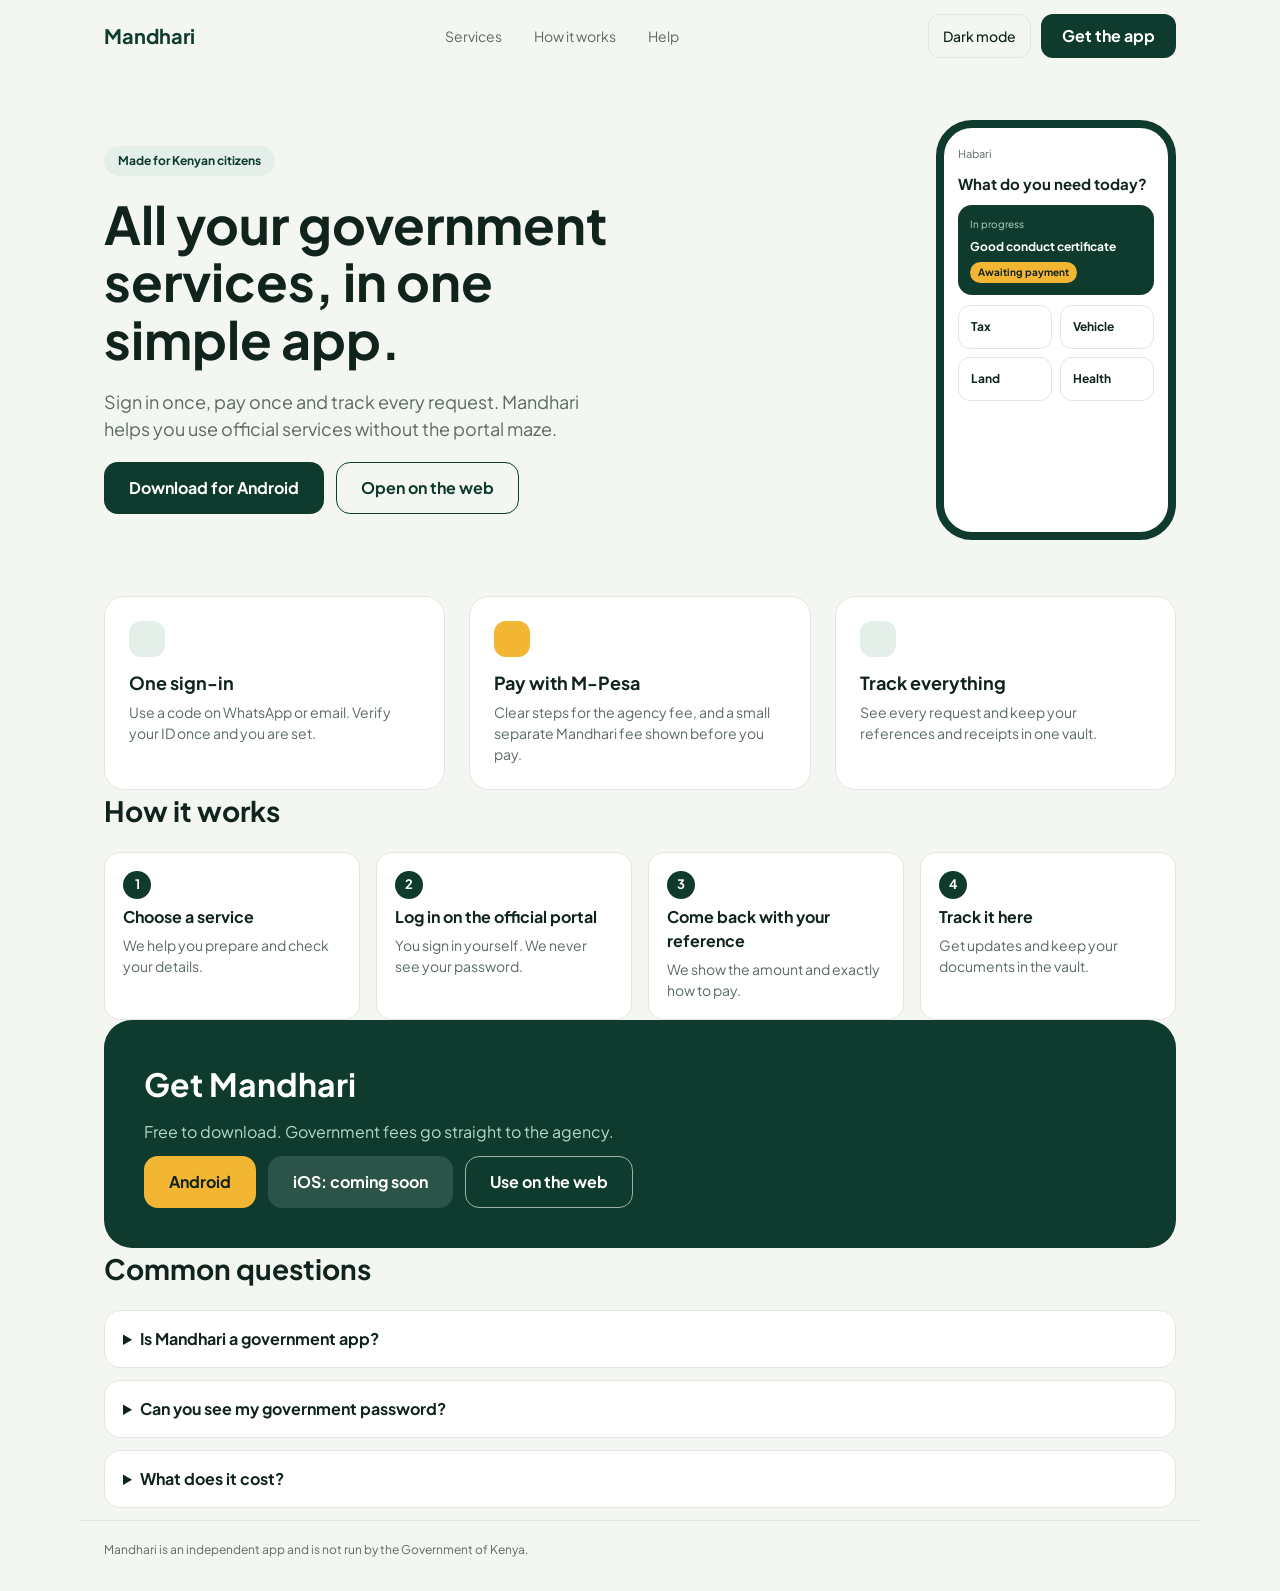
==== index.html @ d30bff4b "Add files via upload" ====
<!doctype html>
<html lang="en">
<head>
<meta charset="utf-8">
<meta name="viewport" content="width=device-width, initial-scale=1">
<title>Mandhari: all your government services in one simple app</title>
<meta name="description" content="Sign in once, pay once and track every request. Mandhari helps Kenyans use official services without the portal maze.">
<meta name="color-scheme" content="light dark">
<link rel="icon" href="data:image/svg+xml,%3Csvg xmlns='http://www.w3.org/2000/svg' viewBox='0 0 32 32'%3E%3Crect width='32' height='32' rx='8' fill='%230E3B2E'/%3E%3Ccircle cx='16' cy='16' r='6' fill='%23F2B632'/%3E%3C/svg%3E">
<link rel="preconnect" href="https://fonts.googleapis.com">
<link rel="preconnect" href="https://fonts.gstatic.com" crossorigin>
<link rel="stylesheet" href="https://fonts.googleapis.com/css2?family=Plus+Jakarta+Sans:wght@400;500;700&display=swap">
<link rel="stylesheet" href="styles.css">
<script>try{var t=localStorage.getItem('theme');if(t)document.documentElement.dataset.theme=t}catch(e){}</script>
</head>
<body>
<a class="skip" href="#main">Skip to content</a>
<header class="nav wrap">
  <a class="logo" href="#">Mandhari</a>
  <nav aria-label="Main"><a href="#features">Services</a><a href="#how">How it works</a><a href="#faq">Help</a></nav>
  <div class="nav-actions"><button class="theme" id="theme" type="button">Dark mode</button><a class="btn" href="#download">Get the app</a></div>
</header>

<main id="main">
  <section class="hero wrap">
    <div class="hero-text">
      <span class="eyebrow">Made for Kenyan citizens</span>
      <h1>All your government services, in one simple app.</h1>
      <p class="lead">Sign in once, pay once and track every request. Mandhari helps you use official services without the portal maze.</p>
      <div class="actions">
        <!-- TODO: point to your real Android download (Play Store or APK link) -->
        <a class="btn big" href="#download">Download for Android</a>
        <!-- TODO: point to your deployed web app URL -->
        <a class="btn big outline" href="https://app.example.com">Open on the web</a>
      </div>
    </div>
    <div class="phone" aria-hidden="true">
      <small>Habari</small><strong>What do you need today?</strong>
      <div class="pm-card"><small>In progress</small><b>Good conduct certificate</b><span class="chip">Awaiting payment</span></div>
      <div class="pm-grid"><span>Tax</span><span>Vehicle</span><span>Land</span><span>Health</span></div>
    </div>
  </section>

  <section class="wrap" id="features">
    <div class="cards">
      <article class="card"><span class="dot"></span><h2>One sign-in</h2><p>Use a code on WhatsApp or email. Verify your ID once and you are set.</p></article>
      <article class="card"><span class="dot gold"></span><h2>Pay with M-Pesa</h2><p>Clear steps for the agency fee, and a small separate Mandhari fee shown before you pay.</p></article>
      <article class="card"><span class="dot"></span><h2>Track everything</h2><p>See every request and keep your references and receipts in one vault.</p></article>
    </div>
  </section>

  <section class="wrap" id="how">
    <h2 class="section-title">How it works</h2>
    <ol class="steps">
      <li><b>Choose a service</b><span>We help you prepare and check your details.</span></li>
      <li><b>Log in on the official portal</b><span>You sign in yourself. We never see your password.</span></li>
      <li><b>Come back with your reference</b><span>We show the amount and exactly how to pay.</span></li>
      <li><b>Track it here</b><span>Get updates and keep your documents in the vault.</span></li>
    </ol>
  </section>

  <section class="wrap" id="download">
    <div class="cta">
      <h2>Get Mandhari</h2>
      <p>Free to download. Government fees go straight to the agency.</p>
      <div class="actions">
        <a class="btn big gold" href="#">Android</a>
        <span class="btn big soon" aria-disabled="true">iOS: coming soon</span>
        <a class="btn big ghost" href="https://app.example.com">Use on the web</a>
      </div>
    </div>
  </section>

  <section class="wrap" id="faq">
    <h2 class="section-title">Common questions</h2>
    <details><summary>Is Mandhari a government app?</summary><p>No. Mandhari is an independent app that helps you use official government services.</p></details>
    <details><summary>Can you see my government password?</summary><p>No. You log in to the official portal yourself, and we never see or store those credentials.</p></details>
    <details><summary>What does it cost?</summary><p>You pay the government fee directly to the agency. Mandhari adds a small convenience fee, shown before you pay.</p></details>
  </section>
</main>

<footer class="wrap foot">Mandhari is an independent app and is not run by the Government of Kenya.</footer>
<script src="script.js"></script>
</body>
</html>
---- styles.css ----
:root{--bg:#F4F6F2;--card:#fff;--border:#E2E7E1;--text:#10231C;--muted:#5B6B63;--brand:#0E3B2E;--on-brand:#fff;--link:#0E3B2E;--gold:#F2B632;--on-gold:#10231C;--tint:#E3EFE8;--nav:rgba(244,246,242,.92)}
@media (prefers-color-scheme:dark){:root:not([data-theme=light]){--bg:#0B1511;--card:#13211B;--border:#23342C;--text:#E8F0EB;--muted:#9DB0A5;--brand:#2E7D5E;--link:#7FD1AE;--tint:#1B3A2E;--nav:rgba(11,21,17,.92)}}
:root[data-theme=dark]{--bg:#0B1511;--card:#13211B;--border:#23342C;--text:#E8F0EB;--muted:#9DB0A5;--brand:#2E7D5E;--link:#7FD1AE;--tint:#1B3A2E;--nav:rgba(11,21,17,.92)}
*{box-sizing:border-box}
html{scroll-behavior:smooth}
body{margin:0;background:var(--bg);color:var(--text);font-family:'Plus Jakarta Sans',system-ui,-apple-system,'Segoe UI',sans-serif;line-height:1.5}
a{color:inherit}
.wrap{max-width:1120px;margin:0 auto;padding:0 24px}
.skip{position:absolute;left:-999px}.skip:focus{left:12px;top:12px;background:var(--card);padding:8px 12px;border-radius:8px;z-index:10}
:focus-visible{outline:3px solid var(--gold);outline-offset:2px}
.nav{position:sticky;top:0;z-index:5;display:flex;align-items:center;justify-content:space-between;height:72px;background:var(--nav);backdrop-filter:blur(8px)}
.logo{font-weight:700;font-size:20px;color:var(--link);text-decoration:none}
.nav nav{display:flex;gap:32px;font-size:14px;color:var(--muted)}.nav nav a{text-decoration:none}
.nav-actions{display:flex;gap:10px;align-items:center}
.btn{display:inline-flex;align-items:center;justify-content:center;min-height:44px;padding:0 20px;border-radius:12px;background:var(--brand);color:var(--on-brand);font:inherit;font-weight:700;text-decoration:none;border:1px solid transparent;cursor:pointer}
.btn.big{min-height:52px;padding:0 24px;border-radius:14px}
.btn.outline,.theme{background:transparent;color:var(--link);border-color:var(--link)}
.btn.gold{background:var(--gold);color:var(--on-gold)}
.btn.ghost{background:transparent;color:#fff;border-color:rgba(255,255,255,.6)}
.btn.soon{background:rgba(255,255,255,.12);color:#fff;cursor:default}
.theme{min-height:44px;padding:0 14px;border-radius:12px;font:inherit;font-size:14px;font-weight:500;border:1px solid var(--border);color:var(--text);cursor:pointer}
.hero{display:flex;align-items:center;gap:60px;padding-top:48px;padding-bottom:56px}
.hero-text{flex:1;display:flex;flex-direction:column;gap:20px;align-items:flex-start}
.eyebrow{background:var(--tint);color:var(--link);border-radius:99px;padding:6px 14px;font-size:12px;font-weight:700}
h1{margin:0;font-size:clamp(34px,5vw,52px);line-height:1.1;max-width:560px}
.lead{margin:0;font-size:18px;color:var(--muted);max-width:500px}
.actions{display:flex;flex-wrap:wrap;gap:12px}
.phone{width:240px;min-height:420px;flex:none;border-radius:36px;background:var(--card);border:8px solid var(--brand);padding:18px 14px;display:flex;flex-direction:column;gap:10px}
.phone small{color:var(--muted);font-size:11px}.phone strong{font-size:15px}
.pm-card{background:var(--brand);color:#fff;border-radius:14px;padding:12px;display:flex;flex-direction:column;gap:6px;font-size:12px}
.pm-card small{color:#B9D8C9;font-size:10px}
.chip{align-self:flex-start;background:var(--gold);color:var(--on-gold);border-radius:99px;padding:3px 8px;font-size:10px;font-weight:700}
.pm-grid{display:grid;grid-template-columns:1fr 1fr;gap:8px}.pm-grid span{border:1px solid var(--border);border-radius:12px;padding:12px;font-size:12px;font-weight:700}
section{padding-bottom:56px}
.cards{display:grid;grid-template-columns:repeat(3,1fr);gap:24px}
.card{background:var(--card);border:1px solid var(--border);border-radius:20px;padding:24px}
.card h2{margin:12px 0 6px;font-size:18px}.card p{margin:0;font-size:14px;color:var(--muted)}
.dot{display:block;width:36px;height:36px;border-radius:12px;background:var(--tint)}.dot.gold{background:var(--gold)}
.section-title{font-size:28px;margin:0 0 20px}
.steps{list-style:none;counter-reset:s;margin:0;padding:0;display:grid;grid-template-columns:repeat(4,1fr);gap:16px}
.steps li{counter-increment:s;background:var(--card);border:1px solid var(--border);border-radius:16px;padding:18px;display:flex;flex-direction:column;gap:6px}
.steps li::before{content:counter(s);width:28px;height:28px;border-radius:50%;background:var(--brand);color:var(--on-brand);display:grid;place-items:center;font-size:13px;font-weight:700}
.steps span{font-size:14px;color:var(--muted)}
.cta{background:#0E3B2E;color:#fff;border-radius:28px;padding:40px;display:flex;flex-direction:column;gap:12px;align-items:flex-start}
.cta h2{margin:0;font-size:32px}.cta p{margin:0;color:#B9D8C9}
details{background:var(--card);border:1px solid var(--border);border-radius:16px;padding:16px 18px;margin-bottom:12px}
summary{cursor:pointer;font-weight:700}details p{margin:10px 0 0;color:var(--muted)}
.foot{padding-top:20px;padding-bottom:32px;border-top:1px solid var(--border);font-size:12px;color:var(--muted)}
@media (max-width:860px){.nav nav{display:none}.hero{flex-direction:column;align-items:flex-start;gap:32px}.phone{align-self:center}.cards,.steps{grid-template-columns:1fr}.cta{padding:28px}}
@media (prefers-reduced-motion:reduce){html{scroll-behavior:auto}}
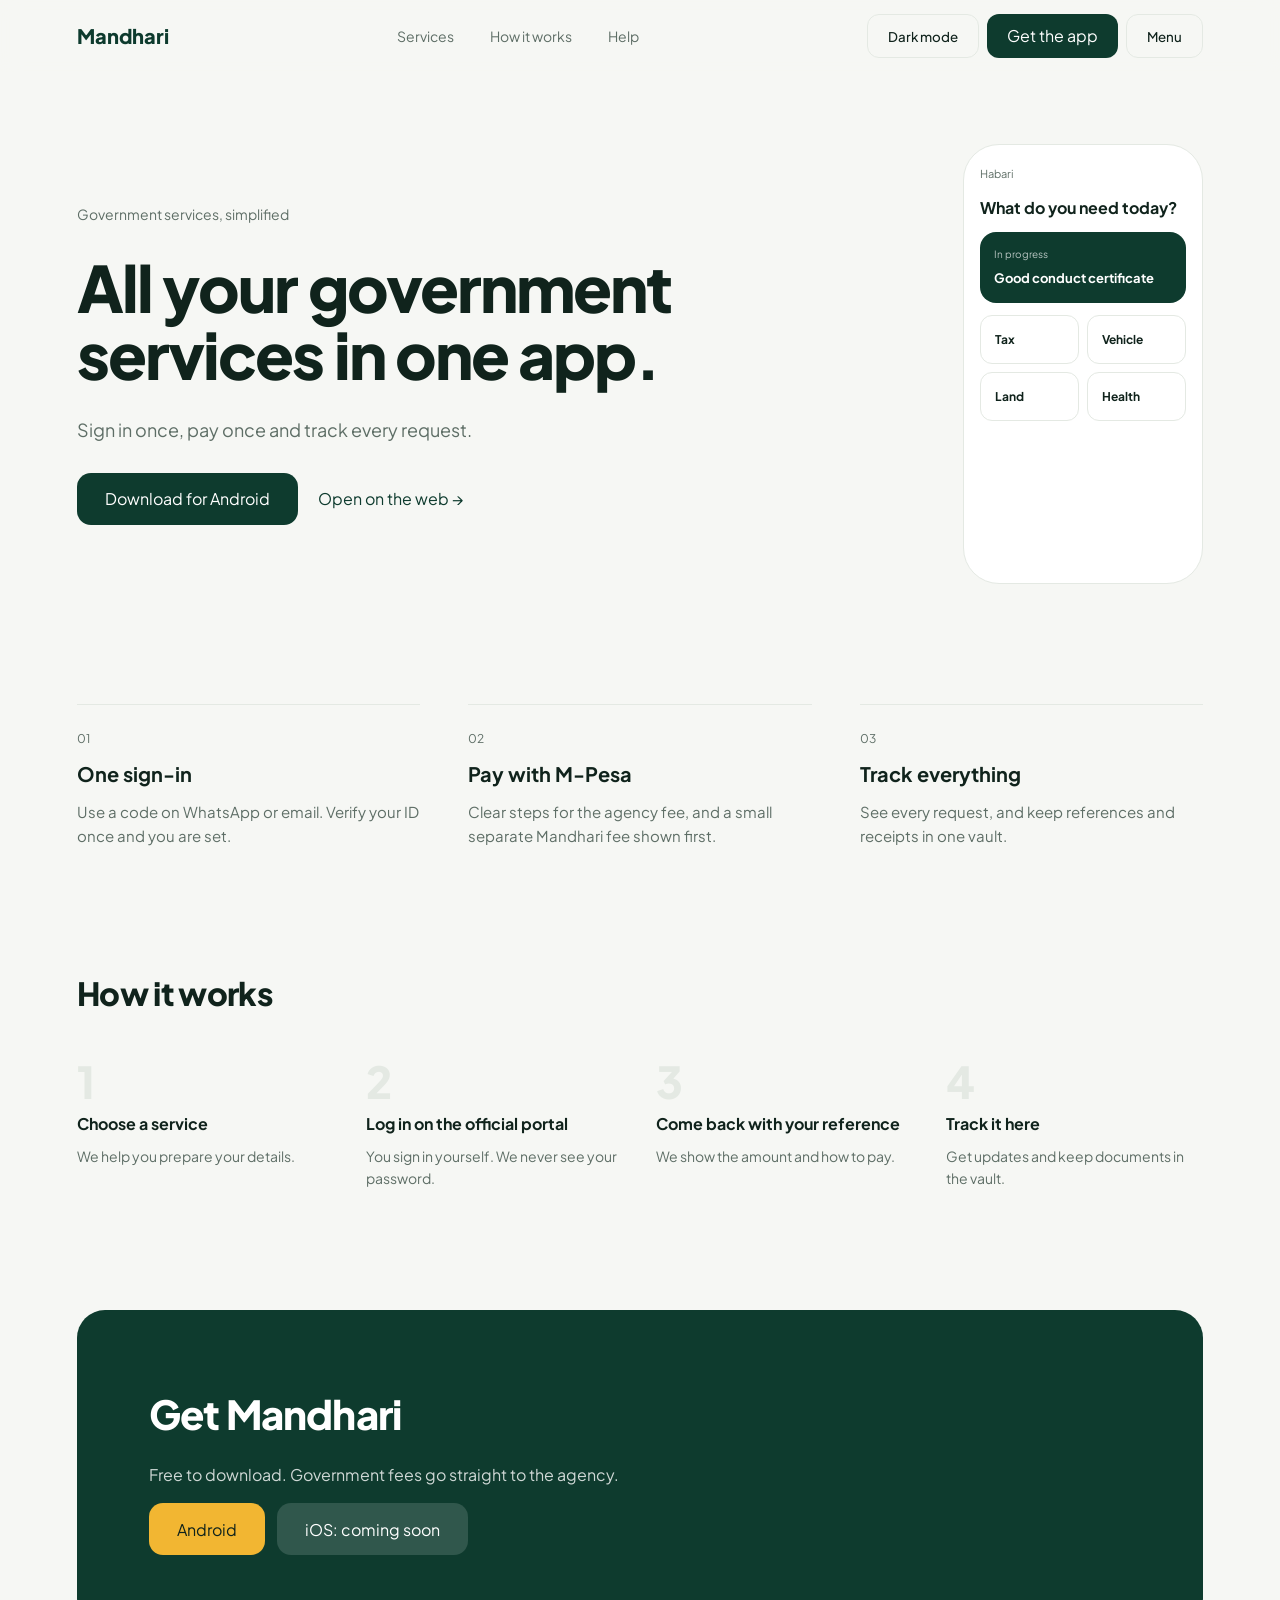
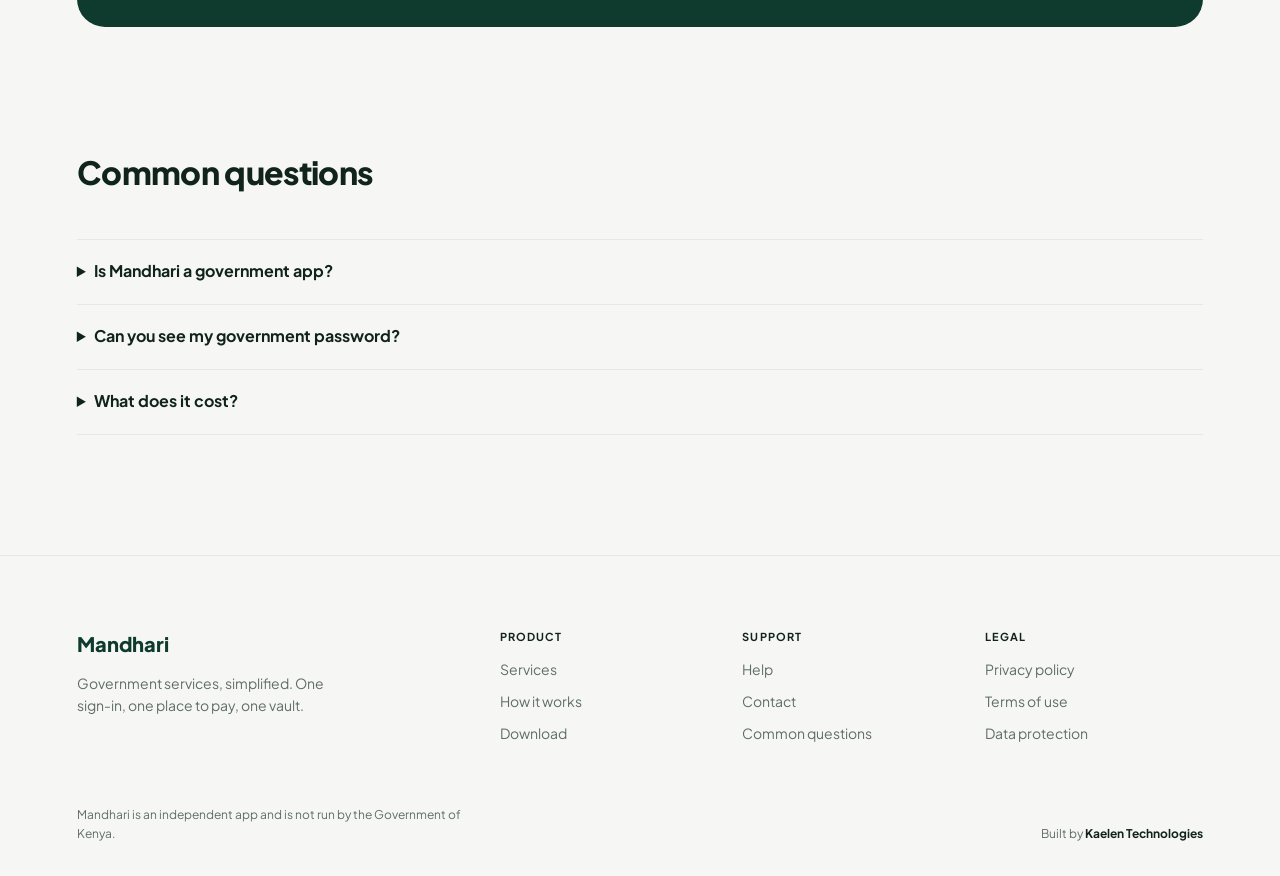
==== commit 72f83465: "Add files via upload" ====
--- a/index.html
+++ b/index.html
@@ -3,83 +3,73 @@
 <head>
 <meta charset="utf-8">
 <meta name="viewport" content="width=device-width, initial-scale=1">
-<title>Mandhari: all your government services in one simple app</title>
+<title>Mandhari: all your government services in one app</title>
 <meta name="description" content="Sign in once, pay once and track every request. Mandhari helps Kenyans use official services without the portal maze.">
 <meta name="color-scheme" content="light dark">
+<meta property="og:title" content="Mandhari: all your government services in one app">
+<meta property="og:description" content="Sign in once, pay once and track every request. Mandhari helps Kenyans use official services without the portal maze.">
+<meta property="og:type" content="website">
 <link rel="icon" href="data:image/svg+xml,%3Csvg xmlns='http://www.w3.org/2000/svg' viewBox='0 0 32 32'%3E%3Crect width='32' height='32' rx='8' fill='%230E3B2E'/%3E%3Ccircle cx='16' cy='16' r='6' fill='%23F2B632'/%3E%3C/svg%3E">
 <link rel="preconnect" href="https://fonts.googleapis.com">
 <link rel="preconnect" href="https://fonts.gstatic.com" crossorigin>
-<link rel="stylesheet" href="https://fonts.googleapis.com/css2?family=Plus+Jakarta+Sans:wght@400;500;700&display=swap">
-<link rel="stylesheet" href="styles.css">
-<script>try{var t=localStorage.getItem('theme');if(t)document.documentElement.dataset.theme=t}catch(e){}</script>
+<link rel="stylesheet" href="https://fonts.googleapis.com/css2?family=Plus+Jakarta+Sans:wght@300;400;500;700;800&display=swap">
+<link rel="stylesheet" href="/styles.css">
+<script src="/theme-init.js"></script>
 </head>
 <body>
 <a class="skip" href="#main">Skip to content</a>
-<header class="nav wrap">
-  <a class="logo" href="#">Mandhari</a>
-  <nav aria-label="Main"><a href="#features">Services</a><a href="#how">How it works</a><a href="#faq">Help</a></nav>
-  <div class="nav-actions"><button class="theme" id="theme" type="button">Dark mode</button><a class="btn" href="#download">Get the app</a></div>
-</header>
-
+<header class="nav"><div class="wrap nav-in">
+  <a class="logo" href="/">Mandhari</a>
+  <nav class="links" id="links" aria-label="Main"><a href="/#features">Services</a><a href="/#how">How it works</a><a href="/#faq">Help</a></nav>
+  <div class="nav-actions"><button class="btn ghost sm" id="theme" type="button">Dark mode</button><a class="btn sm" href="/#download">Get the app</a><button class="btn ghost sm menu" id="menu" type="button" aria-expanded="false" aria-controls="links">Menu</button></div>
+</div></header>
 <main id="main">
-  <section class="hero wrap">
+  <section class="wrap hero">
     <div class="hero-text">
-      <span class="eyebrow">Made for Kenyan citizens</span>
-      <h1>All your government services, in one simple app.</h1>
-      <p class="lead">Sign in once, pay once and track every request. Mandhari helps you use official services without the portal maze.</p>
+      <span class="kicker">Government services, simplified</span>
+      <h1>All your government services in one app.</h1>
+      <p class="lead">Sign in once, pay once and track every request.</p>
       <div class="actions">
-        <!-- TODO: point to your real Android download (Play Store or APK link) -->
-        <a class="btn big" href="#download">Download for Android</a>
-        <!-- TODO: point to your deployed web app URL -->
-        <a class="btn big outline" href="https://app.example.com">Open on the web</a>
+        <!-- TODO: real Android download link (Play Store or APK) -->
+        <a class="btn" href="#download">Download for Android</a>
+        <!-- TODO: your deployed web app URL -->
+        <a class="btn text" href="https://app.example.com">Open on the web &rarr;</a>
       </div>
     </div>
-    <div class="phone" aria-hidden="true">
-      <small>Habari</small><strong>What do you need today?</strong>
-      <div class="pm-card"><small>In progress</small><b>Good conduct certificate</b><span class="chip">Awaiting payment</span></div>
-      <div class="pm-grid"><span>Tax</span><span>Vehicle</span><span>Land</span><span>Health</span></div>
-    </div>
+    <div class="phone" aria-hidden="true"><small>Habari</small><strong>What do you need today?</strong><div class="pm"><small>In progress</small>Good conduct certificate</div><div class="pg"><span>Tax</span><span>Vehicle</span><span>Land</span><span>Health</span></div></div>
   </section>
-
-  <section class="wrap" id="features">
-    <div class="cards">
-      <article class="card"><span class="dot"></span><h2>One sign-in</h2><p>Use a code on WhatsApp or email. Verify your ID once and you are set.</p></article>
-      <article class="card"><span class="dot gold"></span><h2>Pay with M-Pesa</h2><p>Clear steps for the agency fee, and a small separate Mandhari fee shown before you pay.</p></article>
-      <article class="card"><span class="dot"></span><h2>Track everything</h2><p>See every request and keep your references and receipts in one vault.</p></article>
-    </div>
-  </section>
-
-  <section class="wrap" id="how">
-    <h2 class="section-title">How it works</h2>
+  <section class="wrap section" id="features"><div class="features">
+    <article class="feat"><small>01</small><h2>One sign-in</h2><p>Use a code on WhatsApp or email. Verify your ID once and you are set.</p></article>
+    <article class="feat"><small>02</small><h2>Pay with M-Pesa</h2><p>Clear steps for the agency fee, and a small separate Mandhari fee shown first.</p></article>
+    <article class="feat"><small>03</small><h2>Track everything</h2><p>See every request, and keep references and receipts in one vault.</p></article>
+  </div></section>
+  <section class="wrap section" id="how"><h2 class="title">How it works</h2>
     <ol class="steps">
-      <li><b>Choose a service</b><span>We help you prepare and check your details.</span></li>
+      <li><b>Choose a service</b><span>We help you prepare your details.</span></li>
       <li><b>Log in on the official portal</b><span>You sign in yourself. We never see your password.</span></li>
-      <li><b>Come back with your reference</b><span>We show the amount and exactly how to pay.</span></li>
-      <li><b>Track it here</b><span>Get updates and keep your documents in the vault.</span></li>
+      <li><b>Come back with your reference</b><span>We show the amount and how to pay.</span></li>
+      <li><b>Track it here</b><span>Get updates and keep documents in the vault.</span></li>
     </ol>
   </section>
-
-  <section class="wrap" id="download">
-    <div class="cta">
-      <h2>Get Mandhari</h2>
-      <p>Free to download. Government fees go straight to the agency.</p>
-      <div class="actions">
-        <a class="btn big gold" href="#">Android</a>
-        <span class="btn big soon" aria-disabled="true">iOS: coming soon</span>
-        <a class="btn big ghost" href="https://app.example.com">Use on the web</a>
-      </div>
-    </div>
-  </section>
-
-  <section class="wrap" id="faq">
-    <h2 class="section-title">Common questions</h2>
+  <section class="wrap section" id="download"><div class="cta"><h2>Get Mandhari</h2><p>Free to download. Government fees go straight to the agency.</p>
+    <div class="actions"><a class="btn gold" href="#">Android</a><span class="btn soon" aria-disabled="true">iOS: coming soon</span></div></div></section>
+  <section class="wrap section" id="faq"><h2 class="title">Common questions</h2>
     <details><summary>Is Mandhari a government app?</summary><p>No. Mandhari is an independent app that helps you use official government services.</p></details>
     <details><summary>Can you see my government password?</summary><p>No. You log in to the official portal yourself, and we never see or store those credentials.</p></details>
     <details><summary>What does it cost?</summary><p>You pay the government fee directly to the agency. Mandhari adds a small convenience fee, shown before you pay.</p></details>
   </section>
 </main>
-
-<footer class="wrap foot">Mandhari is an independent app and is not run by the Government of Kenya.</footer>
-<script src="script.js"></script>
+<footer class="site-footer"><div class="wrap">
+  <div class="foot-top">
+    <div class="foot-brand"><a class="logo" href="/">Mandhari</a><p>Government services, simplified. One sign-in, one place to pay, one vault.</p></div>
+    <div class="foot-links">
+      <nav aria-label="Product"><h3>Product</h3><a href="/#features">Services</a><a href="/#how">How it works</a><a href="/#download">Download</a></nav>
+      <nav aria-label="Support"><h3>Support</h3><a href="/#faq">Help</a><a href="mailto:hello@mandhari.example">Contact</a><a href="/#faq">Common questions</a></nav>
+      <nav aria-label="Legal"><h3>Legal</h3><a href="/privacy">Privacy policy</a><a href="/terms">Terms of use</a><a href="/data-protection">Data protection</a></nav>
+    </div>
+  </div>
+  <div class="foot-bottom"><p>Mandhari is an independent app and is not run by the Government of Kenya.</p><span>Built by <a href="https://lord-kaelen.kaelentechnologies.workers.dev/" target="_blank" rel="noopener noreferrer">Kaelen Technologies</a></span></div>
+</div></footer>
+<script src="/script.js"></script>
 </body>
 </html>
--- a/styles.css
+++ b/styles.css
@@ -1,50 +1,73 @@
-:root{--bg:#F4F6F2;--card:#fff;--border:#E2E7E1;--text:#10231C;--muted:#5B6B63;--brand:#0E3B2E;--on-brand:#fff;--link:#0E3B2E;--gold:#F2B632;--on-gold:#10231C;--tint:#E3EFE8;--nav:rgba(244,246,242,.92)}
-@media (prefers-color-scheme:dark){:root:not([data-theme=light]){--bg:#0B1511;--card:#13211B;--border:#23342C;--text:#E8F0EB;--muted:#9DB0A5;--brand:#2E7D5E;--link:#7FD1AE;--tint:#1B3A2E;--nav:rgba(11,21,17,.92)}}
-:root[data-theme=dark]{--bg:#0B1511;--card:#13211B;--border:#23342C;--text:#E8F0EB;--muted:#9DB0A5;--brand:#2E7D5E;--link:#7FD1AE;--tint:#1B3A2E;--nav:rgba(11,21,17,.92)}
+:root{--bg:#F6F7F4;--card:#fff;--line:#E4E9E3;--text:#10231C;--muted:#5E6E66;--brand:#0E3B2E;--on-brand:#fff;--link:#0E3B2E;--gold:#F2B632;--on-gold:#10231C;--tint:#E3EFE8;--nav:rgba(246,247,244,.92);--pad:clamp(20px,6vw,80px)}
+@media (prefers-color-scheme:dark){:root:not([data-theme=light]){--bg:#0B1511;--card:#13211B;--line:#23342C;--text:#E8F0EB;--muted:#9DB0A5;--brand:#2E7D5E;--link:#7FD1AE;--tint:#1B3A2E;--nav:rgba(11,21,17,.92)}}
+:root[data-theme=dark]{--bg:#0B1511;--card:#13211B;--line:#23342C;--text:#E8F0EB;--muted:#9DB0A5;--brand:#2E7D5E;--link:#7FD1AE;--tint:#1B3A2E;--nav:rgba(11,21,17,.92)}
 *{box-sizing:border-box}
-html{scroll-behavior:smooth}
-body{margin:0;background:var(--bg);color:var(--text);font-family:'Plus Jakarta Sans',system-ui,-apple-system,'Segoe UI',sans-serif;line-height:1.5}
+html{scroll-behavior:smooth;-webkit-text-size-adjust:100%;scroll-padding-top:88px}
+body{margin:0;background:var(--bg);color:var(--text);font:400 16px/1.6 'Plus Jakarta Sans',system-ui,-apple-system,'Segoe UI',sans-serif}
 a{color:inherit}
-.wrap{max-width:1120px;margin:0 auto;padding:0 24px}
-.skip{position:absolute;left:-999px}.skip:focus{left:12px;top:12px;background:var(--card);padding:8px 12px;border-radius:8px;z-index:10}
-:focus-visible{outline:3px solid var(--gold);outline-offset:2px}
-.nav{position:sticky;top:0;z-index:5;display:flex;align-items:center;justify-content:space-between;height:72px;background:var(--nav);backdrop-filter:blur(8px)}
-.logo{font-weight:700;font-size:20px;color:var(--link);text-decoration:none}
-.nav nav{display:flex;gap:32px;font-size:14px;color:var(--muted)}.nav nav a{text-decoration:none}
-.nav-actions{display:flex;gap:10px;align-items:center}
-.btn{display:inline-flex;align-items:center;justify-content:center;min-height:44px;padding:0 20px;border-radius:12px;background:var(--brand);color:var(--on-brand);font:inherit;font-weight:700;text-decoration:none;border:1px solid transparent;cursor:pointer}
-.btn.big{min-height:52px;padding:0 24px;border-radius:14px}
-.btn.outline,.theme{background:transparent;color:var(--link);border-color:var(--link)}
+.wrap{max-width:1280px;margin:0 auto;padding:0 var(--pad)}
+.skip{position:absolute;left:-999px}.skip:focus{left:12px;top:12px;z-index:20;background:var(--card);padding:10px 14px;border-radius:10px}
+:focus-visible{outline:3px solid var(--gold);outline-offset:3px;border-radius:6px}
+.faint{color:var(--muted)}
+/* nav */
+.nav{position:sticky;top:0;z-index:10;background:var(--nav);backdrop-filter:blur(10px)}
+.nav-in{display:flex;align-items:center;justify-content:space-between;height:72px;gap:16px}
+.logo{font-weight:800;font-size:20px;color:var(--link);text-decoration:none}
+.links{display:flex;gap:36px;font-size:14px;color:var(--muted)}.links a{text-decoration:none;min-height:44px;display:flex;align-items:center}
+.nav-actions{display:flex;gap:8px;align-items:center}
+.menu{display:none}
+/* buttons */
+.btn{display:inline-flex;align-items:center;justify-content:center;min-height:52px;padding:0 28px;border-radius:14px;background:var(--brand);color:var(--on-brand);font:700 15px/1 inherit;font-family:inherit;text-decoration:none;border:0;cursor:pointer}
+.btn.sm{min-height:44px;padding:0 20px;border-radius:12px}
 .btn.gold{background:var(--gold);color:var(--on-gold)}
-.btn.ghost{background:transparent;color:#fff;border-color:rgba(255,255,255,.6)}
-.btn.soon{background:rgba(255,255,255,.12);color:#fff;cursor:default}
-.theme{min-height:44px;padding:0 14px;border-radius:12px;font:inherit;font-size:14px;font-weight:500;border:1px solid var(--border);color:var(--text);cursor:pointer}
-.hero{display:flex;align-items:center;gap:60px;padding-top:48px;padding-bottom:56px}
-.hero-text{flex:1;display:flex;flex-direction:column;gap:20px;align-items:flex-start}
-.eyebrow{background:var(--tint);color:var(--link);border-radius:99px;padding:6px 14px;font-size:12px;font-weight:700}
-h1{margin:0;font-size:clamp(34px,5vw,52px);line-height:1.1;max-width:560px}
-.lead{margin:0;font-size:18px;color:var(--muted);max-width:500px}
-.actions{display:flex;flex-wrap:wrap;gap:12px}
-.phone{width:240px;min-height:420px;flex:none;border-radius:36px;background:var(--card);border:8px solid var(--brand);padding:18px 14px;display:flex;flex-direction:column;gap:10px}
-.phone small{color:var(--muted);font-size:11px}.phone strong{font-size:15px}
-.pm-card{background:var(--brand);color:#fff;border-radius:14px;padding:12px;display:flex;flex-direction:column;gap:6px;font-size:12px}
-.pm-card small{color:#B9D8C9;font-size:10px}
-.chip{align-self:flex-start;background:var(--gold);color:var(--on-gold);border-radius:99px;padding:3px 8px;font-size:10px;font-weight:700}
-.pm-grid{display:grid;grid-template-columns:1fr 1fr;gap:8px}.pm-grid span{border:1px solid var(--border);border-radius:12px;padding:12px;font-size:12px;font-weight:700}
-section{padding-bottom:56px}
-.cards{display:grid;grid-template-columns:repeat(3,1fr);gap:24px}
-.card{background:var(--card);border:1px solid var(--border);border-radius:20px;padding:24px}
-.card h2{margin:12px 0 6px;font-size:18px}.card p{margin:0;font-size:14px;color:var(--muted)}
-.dot{display:block;width:36px;height:36px;border-radius:12px;background:var(--tint)}.dot.gold{background:var(--gold)}
-.section-title{font-size:28px;margin:0 0 20px}
-.steps{list-style:none;counter-reset:s;margin:0;padding:0;display:grid;grid-template-columns:repeat(4,1fr);gap:16px}
-.steps li{counter-increment:s;background:var(--card);border:1px solid var(--border);border-radius:16px;padding:18px;display:flex;flex-direction:column;gap:6px}
-.steps li::before{content:counter(s);width:28px;height:28px;border-radius:50%;background:var(--brand);color:var(--on-brand);display:grid;place-items:center;font-size:13px;font-weight:700}
-.steps span{font-size:14px;color:var(--muted)}
-.cta{background:#0E3B2E;color:#fff;border-radius:28px;padding:40px;display:flex;flex-direction:column;gap:12px;align-items:flex-start}
-.cta h2{margin:0;font-size:32px}.cta p{margin:0;color:#B9D8C9}
-details{background:var(--card);border:1px solid var(--border);border-radius:16px;padding:16px 18px;margin-bottom:12px}
-summary{cursor:pointer;font-weight:700}details p{margin:10px 0 0;color:var(--muted)}
-.foot{padding-top:20px;padding-bottom:32px;border-top:1px solid var(--border);font-size:12px;color:var(--muted)}
-@media (max-width:860px){.nav nav{display:none}.hero{flex-direction:column;align-items:flex-start;gap:32px}.phone{align-self:center}.cards,.steps{grid-template-columns:1fr}.cta{padding:28px}}
+.btn.text{background:none;color:var(--link);padding:0 8px}
+.btn.ghost{background:none;color:var(--text);border:1px solid var(--line);font-weight:500}
+.btn.soon{background:rgba(255,255,255,.14);color:#fff;cursor:default}
+/* hero */
+.hero{display:grid;grid-template-columns:1fr auto;gap:60px;align-items:center;padding-top:clamp(40px,8vw,72px)}
+.hero-text{display:flex;flex-direction:column;gap:28px;align-items:flex-start}
+.kicker{font-size:14px;color:var(--muted)}
+h1{margin:0;font-size:clamp(38px,6vw,64px);line-height:1.05;font-weight:800;letter-spacing:-.03em;max-width:640px}
+.lead{margin:0;font-size:18px;color:var(--muted);max-width:480px}
+.actions{display:flex;gap:12px;align-items:center;flex-wrap:wrap}
+.phone{width:240px;height:440px;border-radius:36px;background:var(--card);border:1px solid var(--line);padding:20px 16px;display:flex;flex-direction:column;gap:12px}
+.phone small{font-size:11px;color:var(--muted)}.phone strong{font-size:16px}
+.pm{background:var(--brand);color:#fff;border-radius:16px;padding:14px;display:flex;flex-direction:column;gap:6px;font-size:13px;font-weight:700}.pm small{color:rgba(255,255,255,.7);font-weight:400;font-size:10px}
+.pg{display:grid;grid-template-columns:1fr 1fr;gap:8px}.pg span{border:1px solid var(--line);border-radius:12px;padding:14px;font-size:12px;font-weight:700}
+/* sections */
+.section{padding-top:clamp(72px,12vw,120px)}
+.title{margin:0 0 40px;font-size:clamp(26px,4vw,32px);font-weight:800;letter-spacing:-.02em}
+.features{display:grid;grid-template-columns:repeat(3,1fr);gap:48px}
+.feat{border-top:1px solid var(--line);padding-top:24px;display:flex;flex-direction:column;gap:10px}
+.feat small{font-size:12px;color:var(--muted)}.feat h2{margin:0;font-size:20px}.feat p{margin:0;font-size:15px;color:var(--muted)}
+.steps{list-style:none;margin:0;padding:0;display:grid;grid-template-columns:repeat(4,1fr);gap:32px;counter-reset:s}
+.steps li{counter-increment:s;display:flex;flex-direction:column;gap:8px}
+.steps li::before{content:counter(s);font-size:44px;font-weight:800;line-height:1;color:var(--line)}
+.steps b{font-size:16px}.steps span{font-size:14px;color:var(--muted)}
+.cta{background:var(--brand);color:#fff;border-radius:28px;padding:clamp(28px,6vw,72px);display:flex;flex-direction:column;gap:16px;align-items:flex-start}
+.cta h2{margin:0;font-size:clamp(28px,4vw,40px);font-weight:800;letter-spacing:-.02em}.cta p{margin:0;opacity:.8}
+details{border-top:1px solid var(--line);padding:18px 0}details:last-of-type{border-bottom:1px solid var(--line)}
+summary{cursor:pointer;font-weight:700;min-height:28px}details p{margin:10px 0 0;color:var(--muted);max-width:640px}
+/* footer */
+.site-footer{margin-top:clamp(72px,12vw,120px);border-top:1px solid var(--line);padding:clamp(48px,8vw,72px) 0 32px}
+.foot-top{display:grid;grid-template-columns:1.6fr 3fr;gap:48px}
+.foot-brand{display:flex;flex-direction:column;gap:12px}.foot-brand p{margin:0;font-size:14px;color:var(--muted);max-width:280px}
+.foot-links{display:grid;grid-template-columns:repeat(3,1fr);gap:32px 24px}
+.foot-links h3{margin:0 0 8px;font-size:11px;letter-spacing:.1em;text-transform:uppercase}
+.foot-links a{display:flex;align-items:center;min-height:32px;font-size:14px;color:var(--muted);text-decoration:none}.foot-links a:hover{color:var(--text)}
+.foot-bottom{display:flex;justify-content:space-between;align-items:flex-end;gap:24px;margin-top:56px;font-size:12px;color:var(--muted)}
+.foot-bottom p{margin:0;max-width:420px}.foot-bottom a{color:var(--text);font-weight:700;text-decoration:none}
+/* legal pages */
+.doc{max-width:720px;padding-top:clamp(40px,8vw,72px)}
+.doc h1{font-size:clamp(32px,5vw,44px);margin-bottom:8px}.doc h2{margin:40px 0 8px;font-size:20px}.doc p,.doc li{color:var(--muted)}.doc ul{padding-left:20px}
+.draft{background:var(--tint);color:var(--text);border-radius:12px;padding:12px 16px;font-size:14px}
+@media (max-width:860px){
+  .links{display:none;position:absolute;left:0;right:0;top:72px;background:var(--bg);border-bottom:1px solid var(--line);flex-direction:column;gap:0;padding:8px var(--pad) 16px}.links.open{display:flex}
+  .menu{display:inline-flex}
+  .hero{grid-template-columns:1fr}.phone{display:none}
+  .features{grid-template-columns:1fr;gap:32px}.steps{grid-template-columns:1fr;gap:28px}
+  .actions .btn{width:100%}.hero-text{align-items:stretch}
+  .foot-top{grid-template-columns:1fr}.foot-links{grid-template-columns:1fr 1fr}.foot-links a{min-height:40px}
+  .foot-bottom{flex-direction:column;align-items:flex-start;gap:14px;margin-top:40px}
+}
 @media (prefers-reduced-motion:reduce){html{scroll-behavior:auto}}
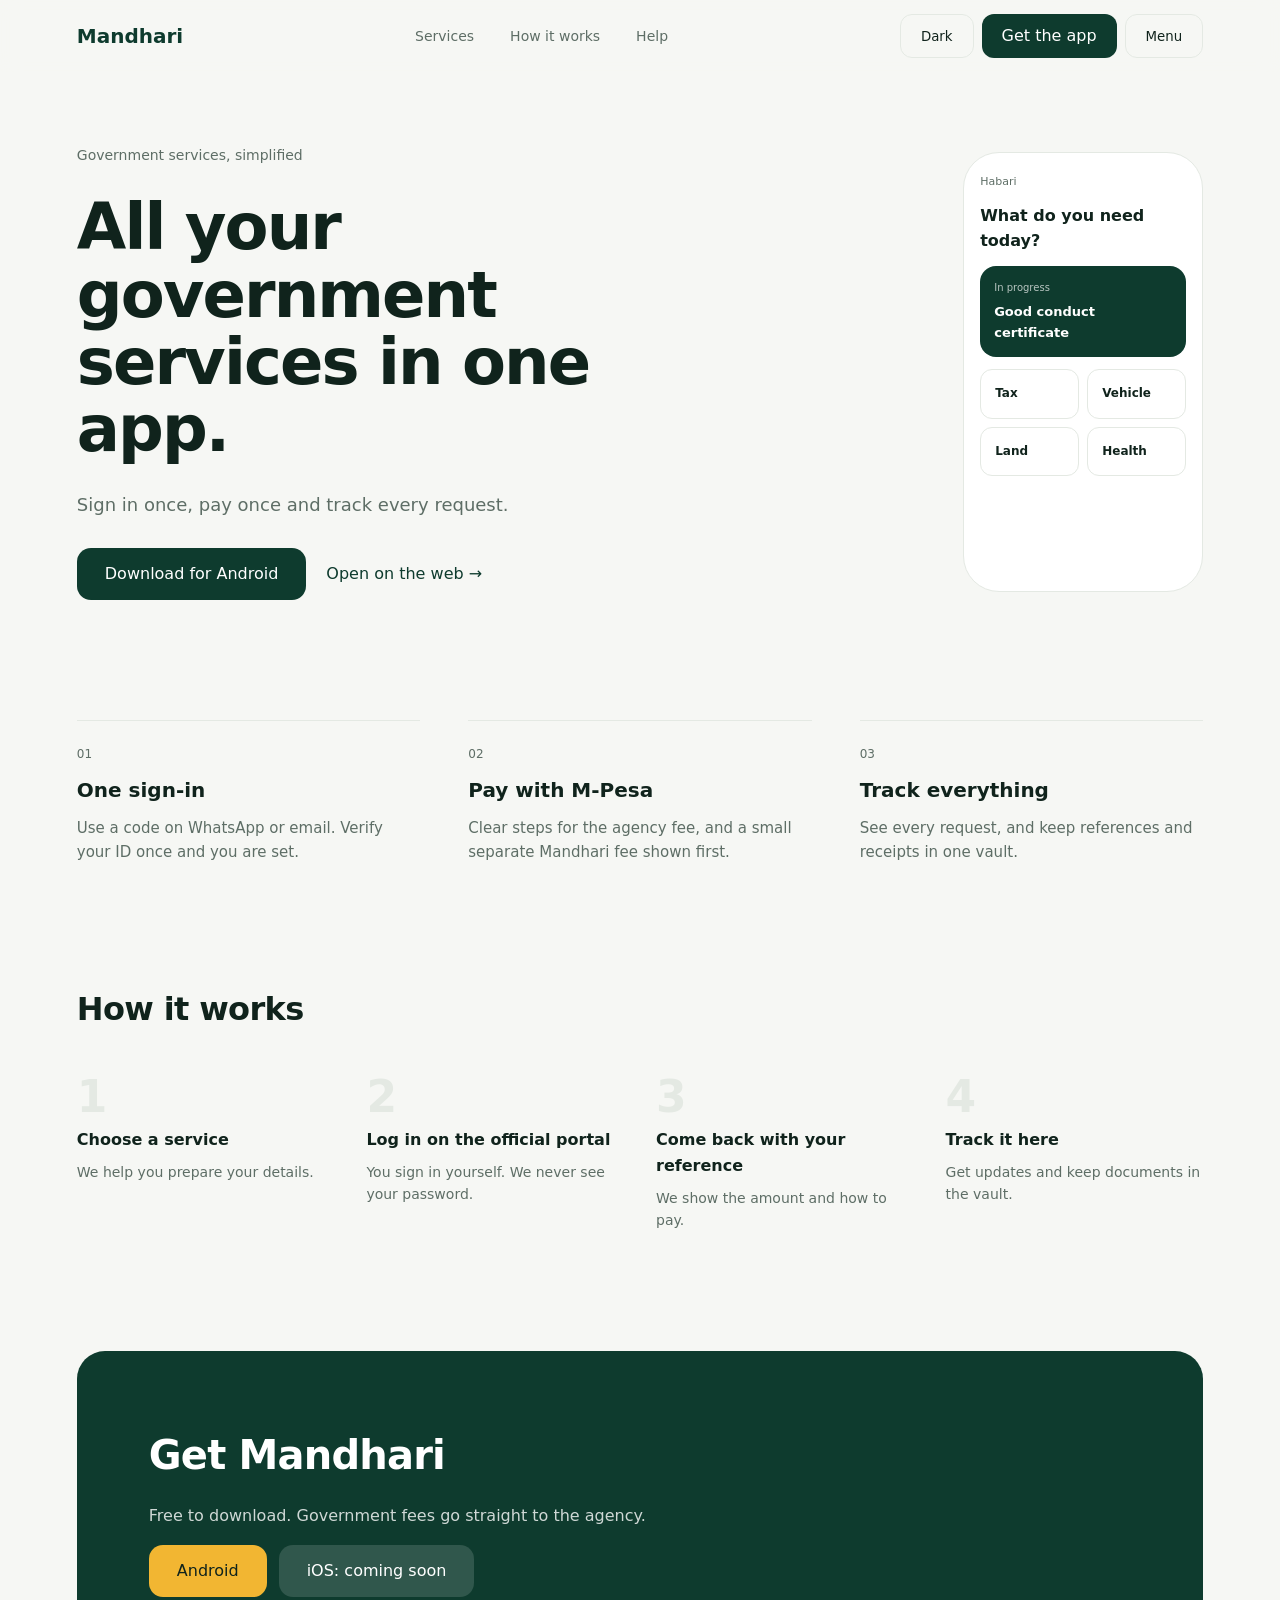
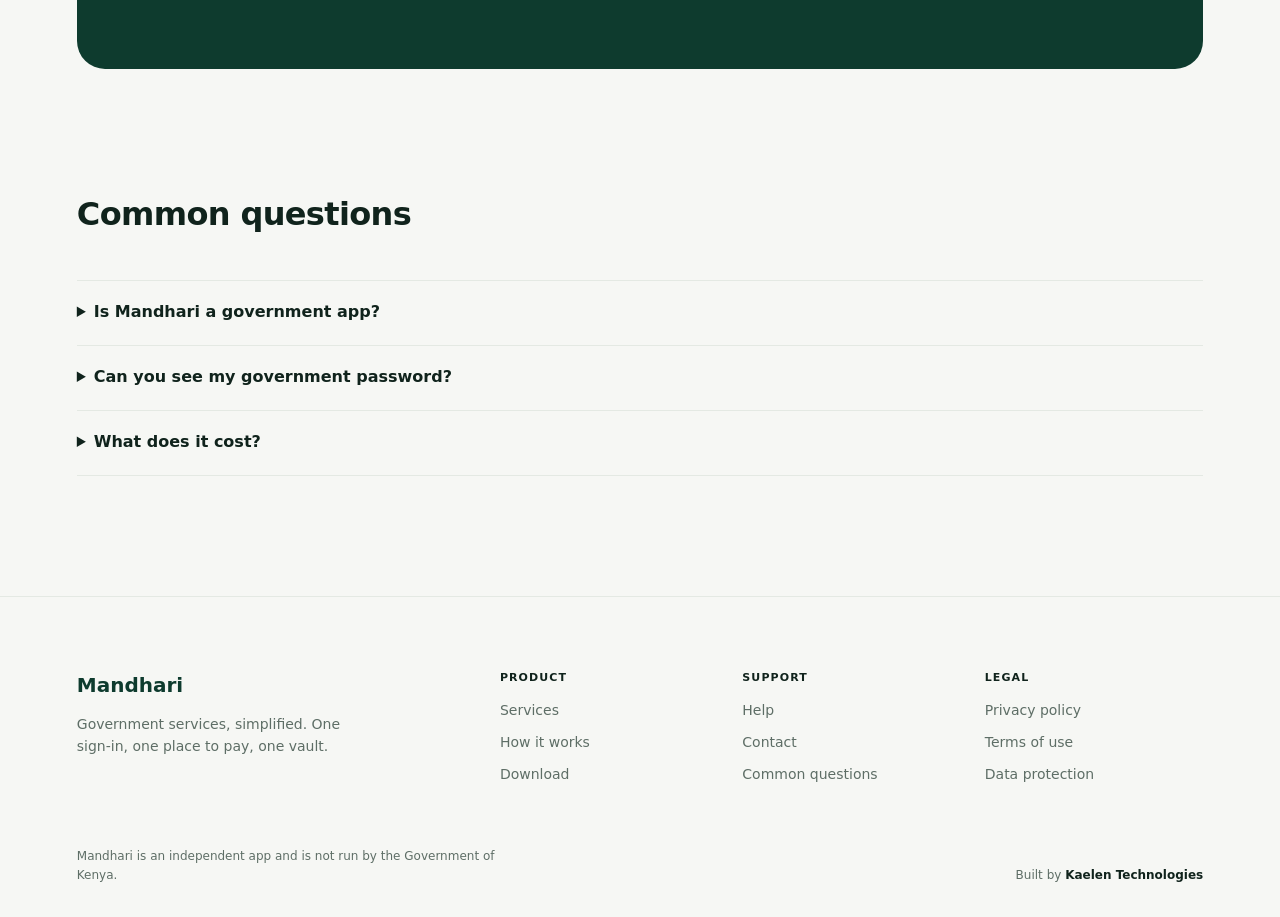
==== commit ddcc460a: "Add files via upload" ====
--- a/index.html
+++ b/index.html
@@ -6,6 +6,7 @@
 <title>Mandhari: all your government services in one app</title>
 <meta name="description" content="Sign in once, pay once and track every request. Mandhari helps Kenyans use official services without the portal maze.">
 <meta name="color-scheme" content="light dark">
+<meta http-equiv="Content-Security-Policy" content="default-src 'self'; script-src 'self'; style-src 'self' https://fonts.googleapis.com; font-src https://fonts.gstatic.com; img-src 'self' data:; base-uri 'self'; form-action 'self'">
 <meta property="og:title" content="Mandhari: all your government services in one app">
 <meta property="og:description" content="Sign in once, pay once and track every request. Mandhari helps Kenyans use official services without the portal maze.">
 <meta property="og:type" content="website">
@@ -13,15 +14,15 @@
 <link rel="preconnect" href="https://fonts.googleapis.com">
 <link rel="preconnect" href="https://fonts.gstatic.com" crossorigin>
 <link rel="stylesheet" href="https://fonts.googleapis.com/css2?family=Plus+Jakarta+Sans:wght@300;400;500;700;800&display=swap">
-<link rel="stylesheet" href="/styles.css">
-<script src="/theme-init.js"></script>
+<link rel="stylesheet" href="styles.css">
+<script src="theme-init.js"></script>
 </head>
 <body>
 <a class="skip" href="#main">Skip to content</a>
 <header class="nav"><div class="wrap nav-in">
-  <a class="logo" href="/">Mandhari</a>
-  <nav class="links" id="links" aria-label="Main"><a href="/#features">Services</a><a href="/#how">How it works</a><a href="/#faq">Help</a></nav>
-  <div class="nav-actions"><button class="btn ghost sm" id="theme" type="button">Dark mode</button><a class="btn sm" href="/#download">Get the app</a><button class="btn ghost sm menu" id="menu" type="button" aria-expanded="false" aria-controls="links">Menu</button></div>
+  <a class="logo" href="index.html">Mandhari</a>
+  <nav class="links" id="links" aria-label="Main"><a href="index.html#features">Services</a><a href="index.html#how">How it works</a><a href="index.html#faq">Help</a><a class="only-m" href="index.html#download">Get the app</a></nav>
+  <div class="nav-actions"><button class="btn ghost sm" id="theme" type="button" aria-label="Switch color theme">Dark</button><a class="btn sm" href="index.html#download">Get the app</a><button class="btn ghost sm menu" id="menu" type="button" aria-expanded="false" aria-controls="links">Menu</button></div>
 </div></header>
 <main id="main">
   <section class="wrap hero">
@@ -61,15 +62,15 @@
 </main>
 <footer class="site-footer"><div class="wrap">
   <div class="foot-top">
-    <div class="foot-brand"><a class="logo" href="/">Mandhari</a><p>Government services, simplified. One sign-in, one place to pay, one vault.</p></div>
+    <div class="foot-brand"><a class="logo" href="index.html">Mandhari</a><p>Government services, simplified. One sign-in, one place to pay, one vault.</p></div>
     <div class="foot-links">
-      <nav aria-label="Product"><h3>Product</h3><a href="/#features">Services</a><a href="/#how">How it works</a><a href="/#download">Download</a></nav>
-      <nav aria-label="Support"><h3>Support</h3><a href="/#faq">Help</a><a href="mailto:hello@mandhari.example">Contact</a><a href="/#faq">Common questions</a></nav>
-      <nav aria-label="Legal"><h3>Legal</h3><a href="/privacy">Privacy policy</a><a href="/terms">Terms of use</a><a href="/data-protection">Data protection</a></nav>
+      <nav aria-label="Product"><h3>Product</h3><a href="index.html#features">Services</a><a href="index.html#how">How it works</a><a href="index.html#download">Download</a></nav>
+      <nav aria-label="Support"><h3>Support</h3><a href="index.html#faq">Help</a><a href="mailto:hello@mandhari.example">Contact</a><a href="index.html#faq">Common questions</a></nav>
+      <nav aria-label="Legal"><h3>Legal</h3><a href="privacy.html">Privacy policy</a><a href="terms.html">Terms of use</a><a href="data-protection.html">Data protection</a></nav>
     </div>
   </div>
   <div class="foot-bottom"><p>Mandhari is an independent app and is not run by the Government of Kenya.</p><span>Built by <a href="https://lord-kaelen.kaelentechnologies.workers.dev/" target="_blank" rel="noopener noreferrer">Kaelen Technologies</a></span></div>
 </div></footer>
-<script src="/script.js"></script>
+<script src="script.js"></script>
 </body>
 </html>
--- a/styles.css
+++ b/styles.css
@@ -16,6 +16,7 @@
 .links{display:flex;gap:36px;font-size:14px;color:var(--muted)}.links a{text-decoration:none;min-height:44px;display:flex;align-items:center}
 .nav-actions{display:flex;gap:8px;align-items:center}
 .menu{display:none}
+.links .only-m{display:none}
 /* buttons */
 .btn{display:inline-flex;align-items:center;justify-content:center;min-height:52px;padding:0 28px;border-radius:14px;background:var(--brand);color:var(--on-brand);font:700 15px/1 inherit;font-family:inherit;text-decoration:none;border:0;cursor:pointer}
 .btn.sm{min-height:44px;padding:0 20px;border-radius:12px}
@@ -62,6 +63,7 @@
 .doc h1{font-size:clamp(32px,5vw,44px);margin-bottom:8px}.doc h2{margin:40px 0 8px;font-size:20px}.doc p,.doc li{color:var(--muted)}.doc ul{padding-left:20px}
 .draft{background:var(--tint);color:var(--text);border-radius:12px;padding:12px 16px;font-size:14px}
 @media (max-width:860px){
+  .links .only-m{display:flex}.nav-actions .btn.sm:not(.ghost){display:none}
   .links{display:none;position:absolute;left:0;right:0;top:72px;background:var(--bg);border-bottom:1px solid var(--line);flex-direction:column;gap:0;padding:8px var(--pad) 16px}.links.open{display:flex}
   .menu{display:inline-flex}
   .hero{grid-template-columns:1fr}.phone{display:none}
